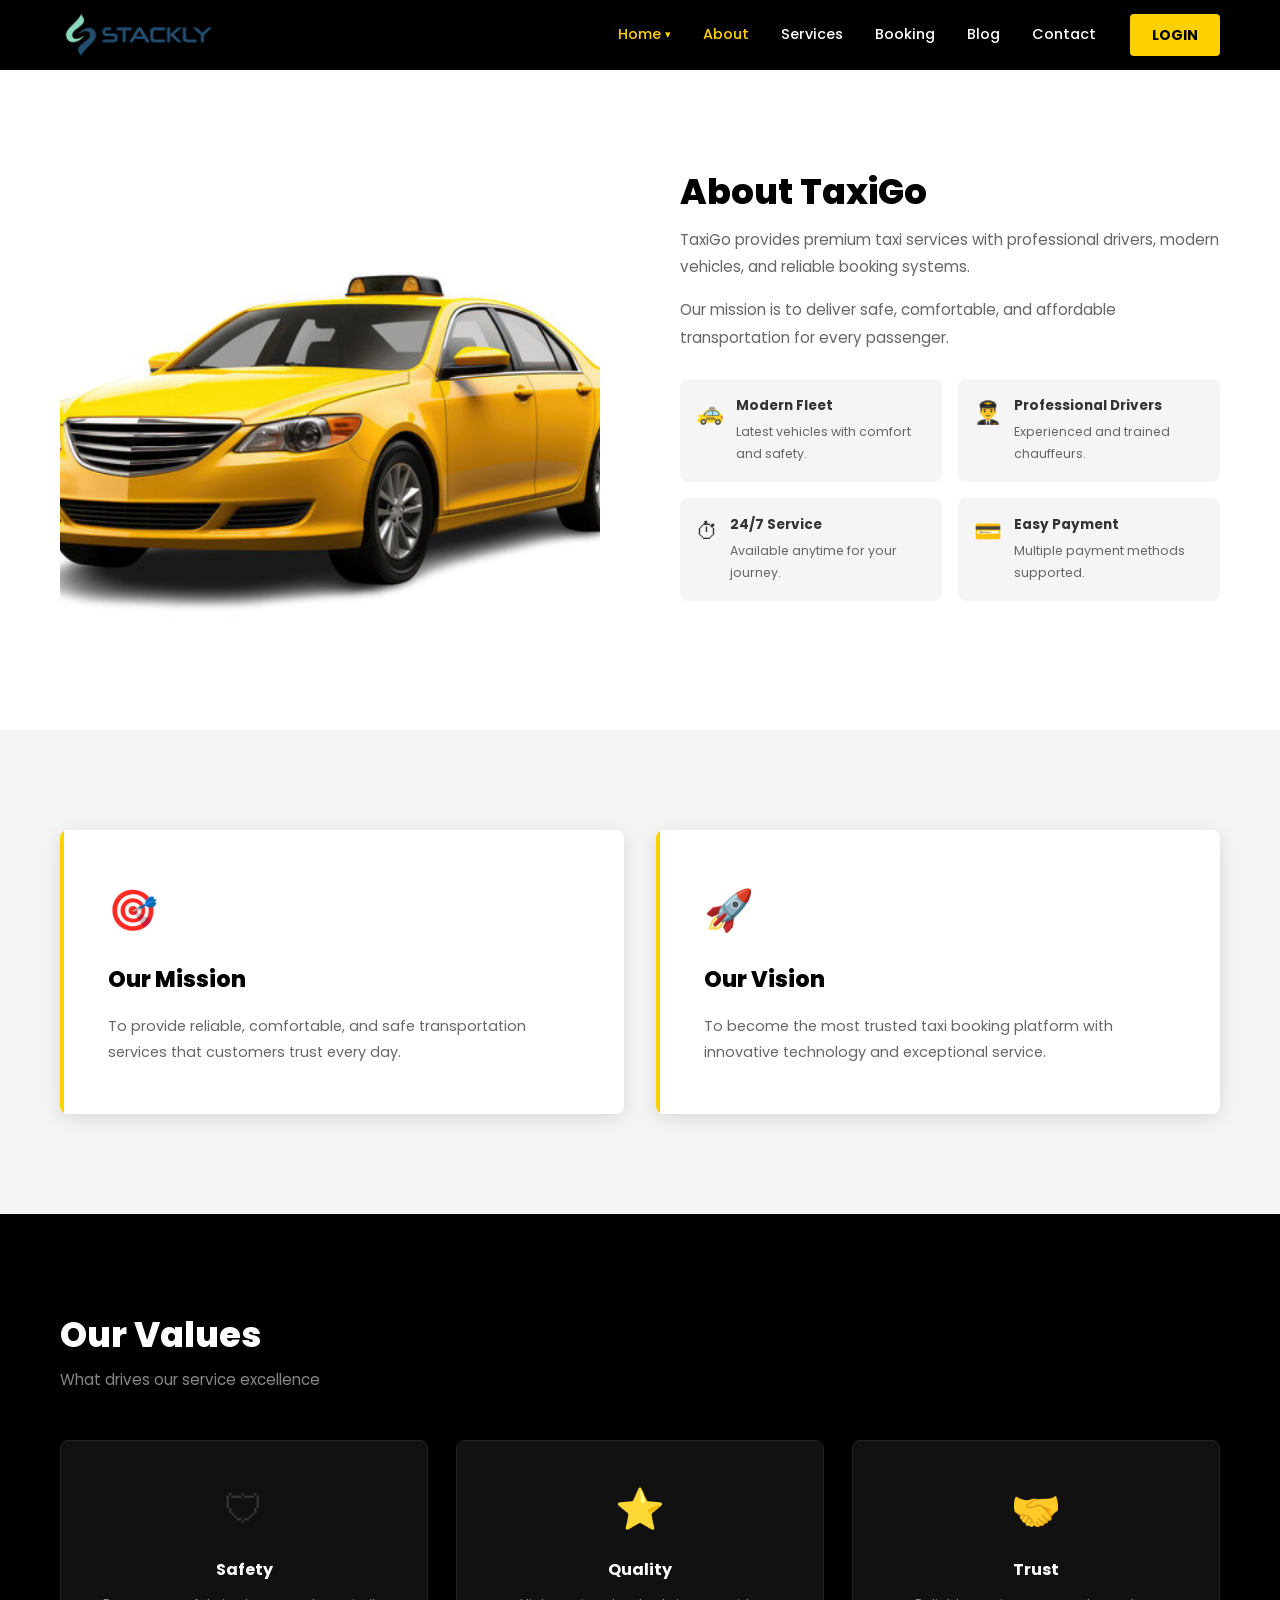
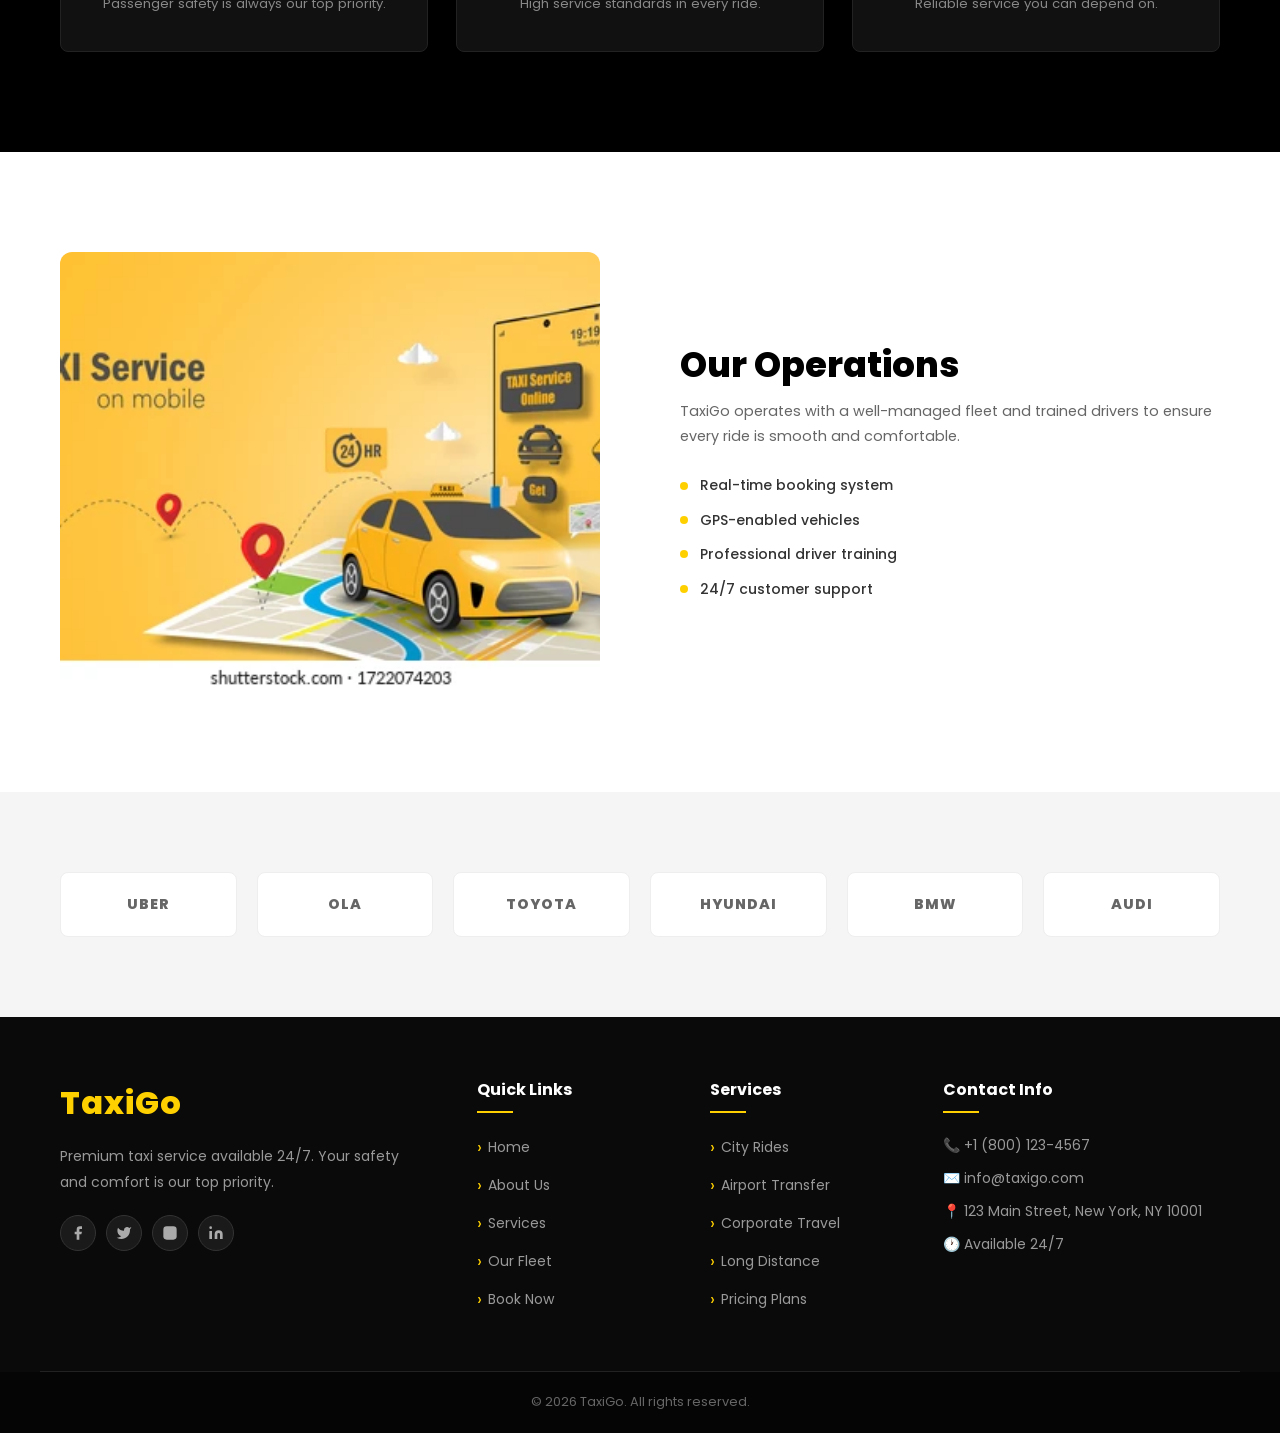
==== about.html @ 11ae8480 "first commit" ====
<!DOCTYPE html>
<html lang="en">
<head>
  <meta charset="UTF-8" />
  <meta name="viewport" content="width=device-width, initial-scale=1.0" />
  <title>TaxiGo - Your Ride, Your Way</title>
  <meta name="description" content="TaxiGo offers premium taxi services available 24/7. Book a ride in seconds — city rides, airport transfers, corporate travel and more." />
  <link rel="stylesheet" href="style.css" />
  <link rel="stylesheet" href="about.css" />
</head>
<body>

<!-- NAVBAR -->
<nav class="navbar" id="navbar">
  <div class="container nav-container">
    <a href="index.html" class="nav-logo">
      <img src="/assets/stack logo.png" alt="TaxiGo logo" />
    </a>
    <button class="hamburger" id="hamburger" aria-label="Menu">
      <span></span><span></span><span></span>
    </button>
    <div class="nav-menu" id="navMenu">
      <ul class="nav-list">
        <li class="nav-item has-dropdown">
          <a href="index.html" class="nav-link active">Home <span class="arrow">&#9662;</span></a>
          <div class="dropdown">
            <a href="index.html" class="dropdown-item" data-ocid="home.link">Home 1</a>
            <a href="home2.html" class="dropdown-item" data-ocid="home2.link">Home 2</a>
          </div>
        </li>
        <li class="nav-item"><a href="about.html" class="nav-link" data-ocid="about.link">About</a></li>
        <li class="nav-item"><a href="service.html" class="nav-link" data-ocid="services.link">Services</a></li>
        <li class="nav-item"><a href="booking.html" class="nav-link" data-ocid="booking.link">Booking</a></li>
        <li class="nav-item"><a href="blog.html" class="nav-link" data-ocid="blog.link">Blog</a></li>
        <li class="nav-item"><a href="contact.html" class="nav-link" data-ocid="contact.link">Contact</a></li>
      </ul>
      <a href="login.html" class="btn-book" data-ocid="nav.primary_button">LOGIN</a>
    </div>
  </div>
</nav>
<!-- COMPANY SECTION -->
<section class="company-section">
  <div class="container two-col">

    <img src="assets/company.jpg" alt="Company Image">

    <div class="about-content">
      <h2 class="section-title">About TaxiGo</h2>

      <p>
        TaxiGo provides premium taxi services with professional drivers,
        modern vehicles, and reliable booking systems.
      </p>

      <p>
        Our mission is to deliver safe, comfortable, and affordable
        transportation for every passenger.
      </p>

      <div class="about-highlights">

        <div class="highlight-item">
          <span class="highlight-icon">🚕</span>
          <div>
            <h4>Modern Fleet</h4>
            <p>Latest vehicles with comfort and safety.</p>
          </div>
        </div>

        <div class="highlight-item">
          <span class="highlight-icon">👨‍✈️</span>
          <div>
            <h4>Professional Drivers</h4>
            <p>Experienced and trained chauffeurs.</p>
          </div>
        </div>

        <div class="highlight-item">
          <span class="highlight-icon">⏱</span>
          <div>
            <h4>24/7 Service</h4>
            <p>Available anytime for your journey.</p>
          </div>
        </div>

        <div class="highlight-item">
          <span class="highlight-icon">💳</span>
          <div>
            <h4>Easy Payment</h4>
            <p>Multiple payment methods supported.</p>
          </div>
        </div>

      </div>
    </div>

  </div>
</section>


<!-- MISSION & VISION -->
<section class="mv-section">
  <div class="container mv-grid">

    <div class="mv-card">
      <span class="mv-icon">🎯</span>
      <h3>Our Mission</h3>
      <p>
        To provide reliable, comfortable, and safe transportation services
        that customers trust every day.
      </p>
    </div>

    <div class="mv-card">
      <span class="mv-icon">🚀</span>
      <h3>Our Vision</h3>
      <p>
        To become the most trusted taxi booking platform with innovative
        technology and exceptional service.
      </p>
    </div>

  </div>
</section>


<!-- VALUES -->
<section class="values-section">
  <div class="container">

    <h2 class="section-title">Our Values</h2>
    <p class="section-subtitle">What drives our service excellence</p>

    <div class="values-grid">

      <div class="value-card">
        <span class="value-icon">🛡</span>
        <h3>Safety</h3>
        <p>Passenger safety is always our top priority.</p>
      </div>

      <div class="value-card">
        <span class="value-icon">⭐</span>
        <h3>Quality</h3>
        <p>High service standards in every ride.</p>
      </div>

      <div class="value-card">
        <span class="value-icon">🤝</span>
        <h3>Trust</h3>
        <p>Reliable service you can depend on.</p>
      </div>

    </div>
  </div>
</section>


<!-- OPERATIONS -->
<section class="ops-section">
  <div class="container ops-grid">

    <img src="assets/exp.webp" alt="Operations">

    <div class="ops-content">
      <h2 class="section-title">Our Operations</h2>

      <p>
        TaxiGo operates with a well-managed fleet and trained drivers
        to ensure every ride is smooth and comfortable.
      </p>

      <div class="ops-features">

        <div class="ops-feature">Real-time booking system</div>
        <div class="ops-feature">GPS-enabled vehicles</div>
        <div class="ops-feature">Professional driver training</div>
        <div class="ops-feature">24/7 customer support</div>

      </div>
    </div>

  </div>
</section>


<!-- PARTNERS -->
<section class="partners-section">
  <div class="container partners-grid">

    <div class="partner-logo">UBER</div>
    <div class="partner-logo">OLA</div>
    <div class="partner-logo">TOYOTA</div>
    <div class="partner-logo">HYUNDAI</div>
    <div class="partner-logo">BMW</div>
    <div class="partner-logo">AUDI</div>

  </div>
</section>
<footer class="footer">
  <div class="container footer-grid">
    <div class="footer-col">
      <div class="footer-logo">TaxiGo</div>
      <p>Premium taxi service available 24/7. Your safety and comfort is our top priority.</p>
      <div class="social-links">
        <a href="404.html" class="social-link" aria-label="Facebook"><svg viewBox="0 0 24 24"><path d="M18 2h-3a5 5 0 0 0-5 5v3H7v4h3v8h4v-8h3l1-4h-4V7a1 1 0 0 1 1-1h3z"/></svg></a>
        <a href="404.html" class="social-link" aria-label="Twitter"><svg viewBox="0 0 24 24"><path d="M23 3a10.9 10.9 0 0 1-3.14 1.53 4.48 4.48 0 0 0-7.86 3v1A10.66 10.66 0 0 1 3 4s-4 9 5 13a11.64 11.64 0 0 1-7 2c9 5 20 0 20-11.5a4.5 4.5 0 0 0-.08-.83A7.72 7.72 0 0 0 23 3z"/></svg></a>
        <a href="404.html" class="social-link" aria-label="Instagram"><svg viewBox="0 0 24 24"><rect x="2" y="2" width="20" height="20" rx="5" ry="5"/><path d="M16 11.37A4 4 0 1 1 12.63 8 4 4 0 0 1 16 11.37z"/><line x1="17.5" y1="6.5" x2="17.51" y2="6.5"/></svg></a>
        <a href="404.html" class="social-link" aria-label="LinkedIn"><svg viewBox="0 0 24 24"><path d="M16 8a6 6 0 0 1 6 6v7h-4v-7a2 2 0 0 0-2-2 2 2 0 0 0-2 2v7h-4v-7a6 6 0 0 1 6-6zM2 9h4v12H2z"/><circle cx="4" cy="4" r="2"/></svg></a>
      </div>
    </div>
    <div class="footer-col">
      <h4>Quick Links</h4>
      <ul>
        <li><a href="index.html">Home</a></li>
        <li><a href="about.html">About Us</a></li>
        <li><a href="services.html">Services</a></li>
        <li><a href="blog.html">Our Fleet</a></li>
        <li><a href="booking.html">Book Now</a></li>
      </ul>
    </div>
    <div class="footer-col">
      <h4>Services</h4>
      <ul>
        <li><a href="services.html">City Rides</a></li>
        <li><a href="services.html">Airport Transfer</a></li>
        <li><a href="services.html">Corporate Travel</a></li>
        <li><a href="services.html">Long Distance</a></li>
        <li><a href="pricing.html">Pricing Plans</a></li>
      </ul>
    </div>
    <div class="footer-col">
      <h4>Contact Info</h4>
      <p>&#128222; +1 (800) 123-4567</p>
      <p>&#9993;&#65039; info@taxigo.com</p>
      <p>&#128205; 123 Main Street, New York, NY 10001</p>
      <p>&#128336; Available 24/7</p>
    </div>
  </div>
  <div class="footer-bottom">
    <p>&copy; 2026 TaxiGo. All rights reserved. 
  </div>
</footer>

<script src="main.js"></script>
</body>
</html>
---- style.css ----
@import url('https://fonts.googleapis.com/css2?family=Poppins:wght@300;400;500;600;700;800;900&display=swap');

:root {
  --yellow: #FFD000;
  --black: #000000;
  --white: #FFFFFF;
  --dark: #1a1a1a;
  --gray: #f5f5f5;
  --text: #333333;
  --text-light: #666666;
  --transition: all 0.3s ease;
  --shadow: 0 4px 20px rgba(0,0,0,0.12);
  --radius: 8px;
}

* { margin: 0; padding: 0; box-sizing: border-box; }

body {
  font-family: 'Poppins', sans-serif;
  color: var(--text);
  line-height: 1.6;
}

.container {
  max-width: 1200px;
  margin: 0 auto;
  padding: 0 20px;
}

/* ===== NAVBAR ===== */
.navbar {
  position: sticky;
  top: 0;
  background: #000;
  z-index: 1000;
  transition: var(--transition);
  padding: 0;
}

.navbar.scrolled {
  box-shadow: 0 2px 20px rgba(255,208,0,0.2);
}

.nav-container {
  display: flex;
  align-items: center;
  justify-content: space-between;
  height: 70px;
}

.nav-logo {
  display: flex;
  align-items: center;
  gap: 10px;
  text-decoration: none;
  color: var(--yellow);
  font-size: 1.6rem;
  font-weight: 800;
  letter-spacing: 1px;
}

.nav-logo svg {
  width: 32px;
  height: 32px;
  fill: var(--yellow);
}

.nav-menu {
  display: flex;
  align-items: center;
  gap: 8px;
}

.nav-list {
  display: flex;
  list-style: none;
  align-items: center;
  gap: 4px;
}

.nav-item {
  position: relative;
}

.nav-link {
  color: #fff;
  text-decoration: none;
  font-size: 0.9rem;
  font-weight: 500;
  padding: 8px 14px;
  border-radius: 4px;
  transition: var(--transition);
  display: flex;
  align-items: center;
  gap: 4px;
  white-space: nowrap;
}

.nav-link:hover,
.nav-link.active {
  color: var(--yellow);
}

.arrow {
  font-size: 0.7rem;
  transition: transform 0.3s ease;
  display: inline-block;
}

.has-dropdown:hover .arrow {
  transform: rotate(180deg);
}

/* Dropdown */
.dropdown {
  position: absolute;
  top: 100%;
  left: 0;
  background: #111;
  min-width: 160px;
  border-top: 2px solid var(--yellow);
  max-height: 0;
  overflow: hidden;
  transition: max-height 0.35s cubic-bezier(0.4,0,0.2,1), opacity 0.3s ease;
  opacity: 0;
  border-radius: 0 0 8px 8px;
  box-shadow: 0 8px 25px rgba(0,0,0,0.4);
}

.has-dropdown:hover .dropdown {
  max-height: 200px;
  opacity: 1;
}

.dropdown-item {
  display: block;
  padding: 12px 20px;
  color: #ccc;
  text-decoration: none;
  font-size: 0.875rem;
  transition: var(--transition);
  border-bottom: 1px solid #222;
}

.dropdown-item:hover {
  color: var(--yellow);
  background: #1a1a1a;
  padding-left: 26px;
}

.dropdown-item:last-child {
  border-bottom: none;
}

/* Book Now button */
.btn-book {
  background: var(--yellow);
  color: var(--black);
  padding: 10px 22px;
  border-radius: 4px;
  font-weight: 700;
  font-size: 0.875rem;
  text-decoration: none;
  transition: var(--transition);
  display: inline-flex;
  align-items: center;
  gap: 6px;
  margin-left: 12px;
  white-space: nowrap;
}

.btn-book:hover {
  transform: translateY(-2px);
  box-shadow: 0 6px 20px rgba(255,208,0,0.5);
  background: #ffdc33;
}

/* Hamburger */
.hamburger {
  display: none;
  flex-direction: column;
  gap: 5px;
  background: none;
  border: none;
  cursor: pointer;
  padding: 8px;
  z-index: 1001;
}

.hamburger span {
  display: block;
  width: 26px;
  height: 2px;
  background: #fff;
  border-radius: 2px;
  transition: var(--transition);
  transform-origin: center;
}

.hamburger.active span:nth-child(1) {
  transform: translateY(7px) rotate(45deg);
}

.hamburger.active span:nth-child(2) {
  opacity: 0;
  transform: scaleX(0);
}

.hamburger.active span:nth-child(3) {
  transform: translateY(-7px) rotate(-45deg);
}

/* ===== GLOBAL BUTTONS ===== */
.btn-primary {
  background: var(--yellow);
  color: var(--black);
  padding: 14px 32px;
  border-radius: 4px;
  font-weight: 700;
  font-size: 0.95rem;
  border: none;
  cursor: pointer;
  transition: var(--transition);
  text-decoration: none;
  display: inline-block;
  font-family: 'Poppins', sans-serif;
}

.btn-primary:hover {
  transform: translateY(-2px);
  box-shadow: 0 8px 25px rgba(255,208,0,0.4);
  background: #ffdc33;
}

.btn-outline {
  background: transparent;
  color: var(--yellow);
  border: 2px solid var(--yellow);
  padding: 12px 30px;
  border-radius: 4px;
  font-weight: 700;
  font-size: 0.95rem;
  cursor: pointer;
  transition: var(--transition);
  text-decoration: none;
  display: inline-block;
  font-family: 'Poppins', sans-serif;
}

.btn-outline:hover {
  background: var(--yellow);
  color: var(--black);
  transform: translateY(-2px);
}

.btn-dark {
  background: var(--black);
  color: var(--yellow);
  border: 2px solid var(--black);
  padding: 12px 30px;
  border-radius: 4px;
  font-weight: 700;
  font-size: 0.95rem;
  cursor: pointer;
  transition: var(--transition);
  text-decoration: none;
  display: inline-block;
  font-family: 'Poppins', sans-serif;
}

.btn-dark:hover {
  background: transparent;
  color: var(--black);
  border-color: var(--black);
  transform: translateY(-2px);
}

/* ===== REVEAL ANIMATIONS ===== */
.reveal {
  opacity: 0;
  transform: translateY(30px);
  transition: opacity 0.6s ease, transform 0.6s ease;
}

.reveal.visible {
  opacity: 1;
  transform: translateY(0);
}

.reveal-delay-1 { transition-delay: 0.1s; }
.reveal-delay-2 { transition-delay: 0.2s; }
.reveal-delay-3 { transition-delay: 0.3s; }
.reveal-delay-4 { transition-delay: 0.4s; }
.reveal-delay-5 { transition-delay: 0.5s; }
.reveal-delay-6 { transition-delay: 0.6s; }

.reveal-left {
  opacity: 0;
  transform: translateX(-40px);
  transition: opacity 0.6s ease, transform 0.6s ease;
}
.reveal-left.visible {
  opacity: 1;
  transform: translateX(0);
}

.reveal-right {
  opacity: 0;
  transform: translateX(40px);
  transition: opacity 0.6s ease, transform 0.6s ease;
}
.reveal-right.visible {
  opacity: 1;
  transform: translateX(0);
}

/* ===== SECTION TITLE ===== */
.section-title {
  font-size: 2.2rem;
  font-weight: 800;
  color: var(--black);
  line-height: 1.2;
  margin-bottom: 12px;
}

.section-title span {
  color: var(--yellow);
}

.section-subtitle {
  font-size: 0.95rem;
  color: var(--text-light);
  max-width: 560px;
  margin-bottom: 48px;
}

.section-head {
  text-align: center;
  margin-bottom: 48px;
}

.section-label {
  display: inline-block;
  background: var(--yellow);
  color: var(--black);
  font-size: 0.75rem;
  font-weight: 700;
  letter-spacing: 2px;
  text-transform: uppercase;
  padding: 4px 14px;
  border-radius: 2px;
  margin-bottom: 12px;
}

/* ===== CARD ===== */
.card {
  background: #fff;
  border-radius: var(--radius);
  box-shadow: var(--shadow);
  overflow: hidden;
  transition: var(--transition);
}

.card:hover {
  transform: translateY(-8px);
  box-shadow: 0 20px 40px rgba(0,0,0,0.15);
}

/* ===== HERO COMMON ===== */
.page-hero {
  position: relative;
  height: 380px;
  background: #111;
  display: flex;
  align-items: center;
  justify-content: center;
  text-align: center;
  overflow: hidden;
}

.page-hero::before {
  content: '';
  position: absolute;
  inset: 0;
  background: linear-gradient(135deg, rgba(0,0,0,0.85) 0%, rgba(0,0,0,0.6) 100%);
  z-index: 1;
}

.page-hero-content {
  position: relative;
  z-index: 2;
}

.page-hero h1 {
  font-size: 3rem;
  font-weight: 800;
  color: #fff;
  margin-bottom: 12px;
}

.page-hero h1 span {
  color: var(--yellow);
}

.breadcrumb {
  display: flex;
  align-items: center;
  gap: 8px;
  justify-content: center;
  font-size: 0.9rem;
  color: #aaa;
}

.breadcrumb a {
  color: var(--yellow);
  text-decoration: none;
}

.breadcrumb a:hover {
  text-decoration: underline;
}

.breadcrumb span {
  color: #666;
}

/* ===== FOOTER ===== */
.footer {
  background: #0a0a0a;
  color: #ccc;
  padding: 60px 0 0;
}

.footer-grid {
  display: grid;
  grid-template-columns: 2fr 1fr 1fr 1.5fr;
  gap: 48px;
  padding-bottom: 48px;
  border-bottom: 1px solid #222;
}

.footer-logo {
  font-size: 2rem;
  font-weight: 800;
  color: var(--yellow);
  margin-bottom: 16px;
  letter-spacing: 1px;
}

.footer-col p {
  font-size: 0.875rem;
  line-height: 1.8;
  color: #999;
  margin-bottom: 8px;
}

.footer-col h4 {
  font-size: 1rem;
  font-weight: 700;
  color: #fff;
  margin-bottom: 20px;
  position: relative;
  padding-bottom: 10px;
}

.footer-col h4::after {
  content: '';
  position: absolute;
  bottom: 0;
  left: 0;
  width: 36px;
  height: 2px;
  background: var(--yellow);
}

.footer-col ul {
  list-style: none;
}

.footer-col ul li {
  margin-bottom: 10px;
}

.footer-col ul li a {
  color: #999;
  text-decoration: none;
  font-size: 0.875rem;
  transition: var(--transition);
  display: flex;
  align-items: center;
  gap: 6px;
}

.footer-col ul li a::before {
  content: '›';
  color: var(--yellow);
  font-size: 1.1rem;
}

.footer-col ul li a:hover {
  color: var(--yellow);
  padding-left: 6px;
}

.social-links {
  display: flex;
  gap: 10px;
  margin-top: 20px;
}

.social-link {
  width: 36px;
  height: 36px;
  background: #1a1a1a;
  border-radius: 50%;
  display: flex;
  align-items: center;
  justify-content: center;
  transition: var(--transition);
  text-decoration: none;
  border: 1px solid #333;
}

.social-link:hover {
  background: var(--yellow);
  border-color: var(--yellow);
  transform: translateY(-3px);
}

.social-link svg {
  width: 16px;
  height: 16px;
  fill: #aaa;
  transition: var(--transition);
}

.social-link:hover svg {
  fill: #000;
}

.footer-bottom {
  text-align: center;
  padding: 20px;
  background: #050505;
  font-size: 0.8rem;
  color: #666;
}

/* ===== STARS ===== */
.stars {
  color: var(--yellow);
  font-size: 1rem;
  letter-spacing: 2px;
}

/* ===== TESTIMONIAL ===== */
.testimonial-card {
  background: #fff;
  border-radius: var(--radius);
  padding: 28px;
  box-shadow: var(--shadow);
  transition: var(--transition);
  position: relative;
  border-top: 3px solid var(--yellow);
}

.testimonial-card:hover {
  transform: translateY(-6px);
  box-shadow: 0 20px 40px rgba(0,0,0,0.12);
}

.testimonial-quote {
  font-size: 2.5rem;
  color: var(--yellow);
  line-height: 1;
  margin-bottom: 8px;
  font-family: Georgia, serif;
}

.testimonial-text {
  color: var(--text-light);
  font-size: 0.9rem;
  line-height: 1.7;
  margin-bottom: 20px;
  font-style: italic;
}

.testimonial-author {
  display: flex;
  align-items: center;
  gap: 12px;
}

.author-avatar {
  width: 48px;
  height: 48px;
  border-radius: 50%;
  background: var(--yellow);
  display: flex;
  align-items: center;
  justify-content: center;
  font-weight: 800;
  font-size: 1.1rem;
  color: #000;
  flex-shrink: 0;
}

.author-info h5 {
  font-size: 0.9rem;
  font-weight: 700;
  color: var(--black);
}

.author-info span {
  font-size: 0.75rem;
  color: var(--text-light);
}

/* ===== CTA SECTION ===== */
.cta-section {
  background: var(--yellow);
  padding: 80px 0;
  text-align: center;
}

.cta-section h2 {
  font-size: 2.5rem;
  font-weight: 800;
  color: var(--black);
  margin-bottom: 16px;
}

.cta-section p {
  font-size: 1.1rem;
  color: #333;
  margin-bottom: 32px;
}

.cta-phone {
  font-size: 2rem;
  font-weight: 800;
  color: var(--black);
  margin-bottom: 32px;
  display: block;
}

/* ===== STATS ===== */
.stats-section {
  background: var(--black);
  padding: 80px 0;
}

.stats-grid {
  display: grid;
  grid-template-columns: repeat(4, 1fr);
  gap: 40px;
  text-align: center;
}

.stat-item .stat-num {
  font-size: 3rem;
  font-weight: 900;
  color: var(--yellow);
  line-height: 1;
  margin-bottom: 8px;
}

.stat-item .stat-label {
  font-size: 0.9rem;
  color: #aaa;
  text-transform: uppercase;
  letter-spacing: 1px;
}

/* ===== MOBILE NAVBAR ===== */
@media (max-width: 900px) {
  .hamburger { display: flex; }

  .nav-menu {
    position: fixed;
    top: 70px;
    right: 0;
    left: 0;
    background: #000;
    flex-direction: column;
    align-items: flex-start;
    padding: 20px;
    gap: 0;
    max-height: 0;
    overflow: hidden;
    transition: max-height 0.4s cubic-bezier(0.4,0,0.2,1);
    border-top: 2px solid var(--yellow);
    box-shadow: 0 10px 30px rgba(0,0,0,0.5);
  }

  .nav-menu.open {
    max-height: 600px;
  }

  .nav-list {
    flex-direction: column;
    width: 100%;
    gap: 0;
  }

  .nav-item {
    width: 100%;
    border-bottom: 1px solid #1a1a1a;
  }

  .nav-link {
    padding: 14px 10px;
    width: 100%;
    justify-content: space-between;
  }

  .dropdown {
    position: static;
    max-height: 0;
    border-top: none;
    border-left: 3px solid var(--yellow);
    margin-left: 20px;
    border-radius: 0;
    box-shadow: none;
    background: #0a0a0a;
  }

  .has-dropdown.open .dropdown {
    max-height: 200px;
    opacity: 1;
  }

  .has-dropdown:hover .dropdown {
    max-height: 0;
    opacity: 0;
  }

  .has-dropdown.open .arrow {
    transform: rotate(180deg);
  }

  .btn-book {
    margin: 16px 0 8px;
    width: 100%;
    justify-content: center;
  }

  .section-title { font-size: 1.7rem; }

  .footer-grid {
    grid-template-columns: 1fr 1fr;
    gap: 32px;
  }

  .stats-grid {
    grid-template-columns: repeat(2, 1fr);
  }
}

@media (max-width: 480px) {
  .footer-grid {
    grid-template-columns: 1fr;
  }

  .page-hero h1 { font-size: 2rem; }
}
/* NAVBAR LOGO */

.nav-logo{
display:flex;
align-items:center;
text-decoration:none;
}

.nav-logo img{
height:55px;
width:auto;
display:block;
object-fit:contain;
}


/* Desktop */
@media (min-width:1200px){
.nav-logo img{
height:65px;
}
}


/* Tablet */
@media (max-width:1024px){
.nav-logo img{
height:50px;
}
}


/* Mobile */
@media (max-width:768px){
.nav-logo img{
height:42px;
}
}


/* Small mobile */
@media (max-width:480px){
.nav-logo img{
height:36px;
}
}
---- about.css ----
/* ===== ABOUT PAGE ===== */

.company-section {
  padding: 100px 0;
  background: #fff;
}

.two-col {
  display: grid;
  grid-template-columns: 1fr 1fr;
  gap: 80px;
  align-items: center;
}

.two-col img {
  width: 100%;
  height: 460px;
  object-fit: cover;
  border-radius: 12px;
  display: block;
}

.about-content p {
  font-size: 0.95rem;
  color: var(--text-light);
  line-height: 1.8;
  margin-bottom: 16px;
}

.about-highlights {
  display: grid;
  grid-template-columns: 1fr 1fr;
  gap: 16px;
  margin: 28px 0;
}

.highlight-item {
  display: flex;
  align-items: flex-start;
  gap: 12px;
  padding: 16px;
  background: var(--gray);
  border-radius: var(--radius);
}

.highlight-icon {
  font-size: 1.4rem;
  flex-shrink: 0;
}

.highlight-item h4 {
  font-size: 0.85rem;
  font-weight: 700;
  margin-bottom: 4px;
}

.highlight-item p {
  font-size: 0.78rem;
  color: var(--text-light);
  margin: 0;
}

/* MISSION VISION */
.mv-section {
  padding: 100px 0;
  background: var(--gray);
}

.mv-grid {
  display: grid;
  grid-template-columns: 1fr 1fr;
  gap: 32px;
}

.mv-card {
  background: #fff;
  border-radius: var(--radius);
  padding: 48px;
  box-shadow: var(--shadow);
  position: relative;
  overflow: hidden;
  transition: var(--transition);
}

.mv-card:hover {
  transform: translateY(-6px);
  box-shadow: 0 20px 40px rgba(0,0,0,0.12);
}

.mv-card::before {
  content: '';
  position: absolute;
  top: 0; left: 0;
  width: 4px; height: 100%;
  background: var(--yellow);
}

.mv-icon {
  font-size: 2.5rem;
  margin-bottom: 20px;
  display: block;
}

.mv-card h3 {
  font-size: 1.4rem;
  font-weight: 800;
  margin-bottom: 16px;
  color: var(--black);
}

.mv-card p {
  font-size: 0.9rem;
  color: var(--text-light);
  line-height: 1.8;
}

/* VALUES */
.values-section {
  padding: 100px 0;
  background: var(--black);
}

.values-section .section-title { color: #fff; }
.values-section .section-subtitle { color: #888; }

.values-grid {
  display: grid;
  grid-template-columns: repeat(3, 1fr);
  gap: 28px;
}

.value-card {
  background: #111;
  border: 1px solid #222;
  border-radius: var(--radius);
  padding: 36px 28px;
  text-align: center;
  transition: var(--transition);
}

.value-card:hover {
  border-color: var(--yellow);
  background: #1a1a1a;
  transform: translateY(-6px);
}

.value-icon {
  font-size: 2.5rem;
  margin-bottom: 16px;
  display: block;
}

.value-card h3 {
  font-size: 1rem;
  font-weight: 700;
  color: #fff;
  margin-bottom: 10px;
}

.value-card p {
  font-size: 0.82rem;
  color: #888;
  line-height: 1.7;
}

/* OPERATIONS */
.ops-section {
  padding: 100px 0;
  background: #fff;
}

.ops-grid {
  display: grid;
  grid-template-columns: 1fr 1fr;
  gap: 80px;
  align-items: center;
}

.ops-grid img {
  width: 100%;
  height: 440px;
  object-fit: cover;
  border-radius: 12px;
}

.ops-content p {
  font-size: 0.9rem;
  color: var(--text-light);
  line-height: 1.8;
  margin-bottom: 16px;
}

.ops-features {
  margin-top: 24px;
  display: flex;
  flex-direction: column;
  gap: 12px;
}

.ops-feature {
  display: flex;
  align-items: center;
  gap: 12px;
  font-size: 0.875rem;
  color: var(--text);
  font-weight: 500;
}

.ops-feature::before {
  content: '';
  width: 8px;
  height: 8px;
  background: var(--yellow);
  border-radius: 50%;
  flex-shrink: 0;
}

/* PARTNERS */
.partners-section {
  padding: 80px 0;
  background: var(--gray);
}

.partners-grid {
  display: grid;
  grid-template-columns: repeat(6, 1fr);
  gap: 20px;
  align-items: center;
}

.partner-logo {
  background: #fff;
  border-radius: var(--radius);
  padding: 20px;
  text-align: center;
  font-weight: 800;
  font-size: 0.9rem;
  color: var(--text-light);
  letter-spacing: 1px;
  border: 1px solid #eee;
  transition: var(--transition);
}

.partner-logo:hover {
  border-color: var(--yellow);
  color: var(--black);
  transform: scale(1.04);
}

@media (max-width: 1024px) {
  .two-col,
  .ops-grid { grid-template-columns: 1fr; gap: 40px; }
  .two-col img,
  .ops-grid img { height: 350px; }
  .values-grid { grid-template-columns: repeat(2, 1fr); }
  .partners-grid { grid-template-columns: repeat(3, 1fr); }
}

@media (max-width: 768px) {
  .mv-grid { grid-template-columns: 1fr; }
  .about-highlights { grid-template-columns: 1fr; }
  .values-grid { grid-template-columns: 1fr; }
  .partners-grid { grid-template-columns: repeat(2, 1fr); }
}
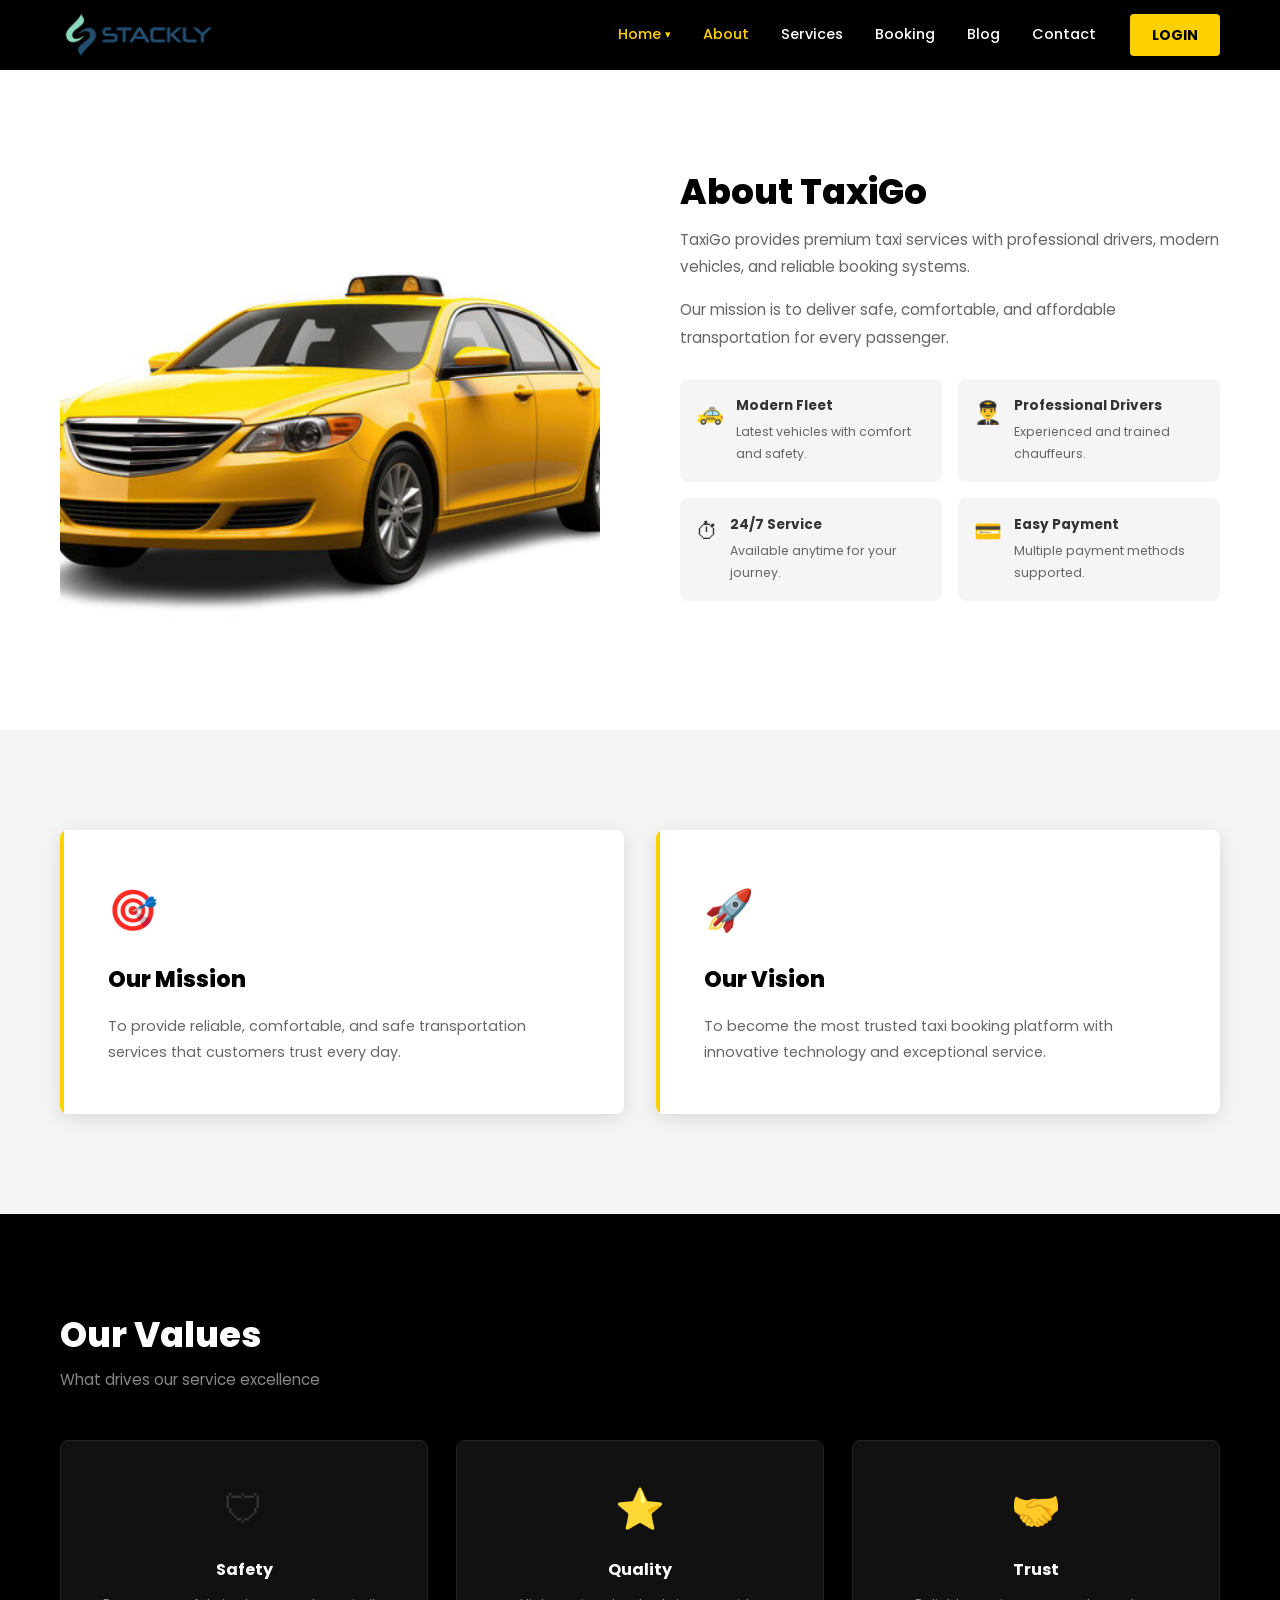
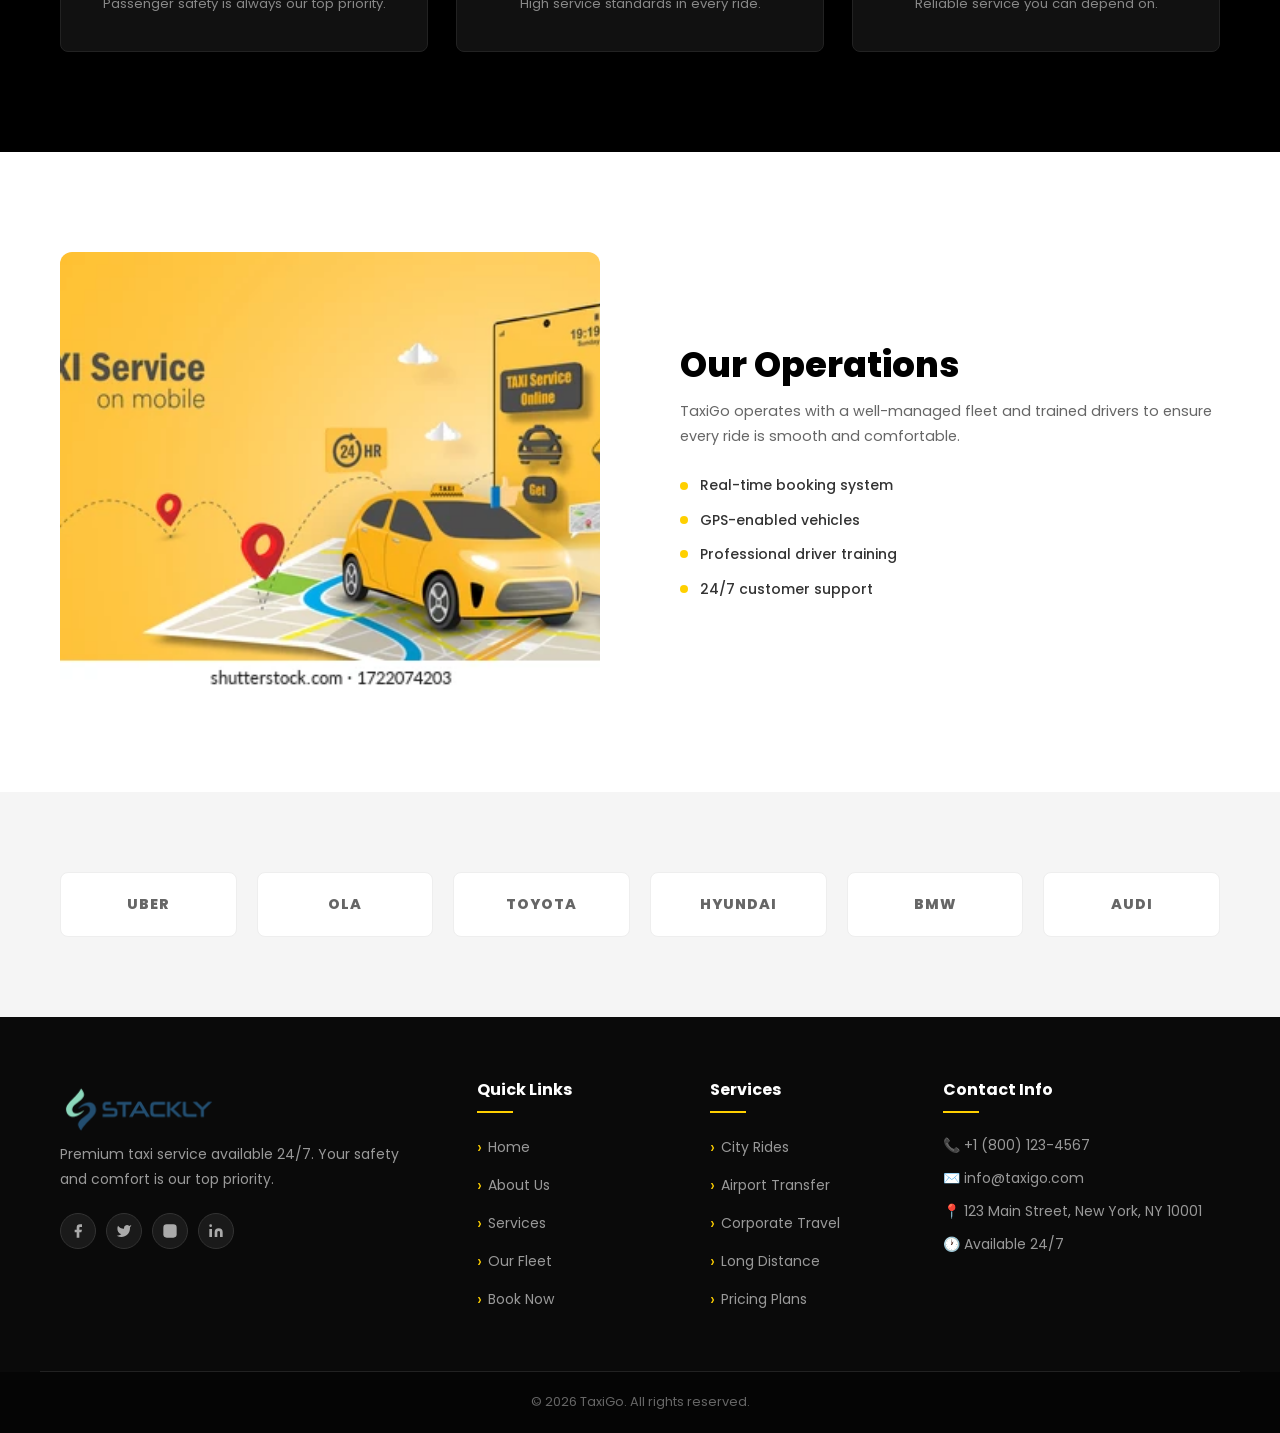
==== commit 38ea095f: "fff" ====
--- a/about.html
+++ b/about.html
@@ -14,7 +14,7 @@
 <nav class="navbar" id="navbar">
   <div class="container nav-container">
     <a href="index.html" class="nav-logo">
-      <img src="/assets/stack logo.png" alt="TaxiGo logo" />
+      <img src="assets/stack logo.png" alt="TaxiGo logo" />
     </a>
     <button class="hamburger" id="hamburger" aria-label="Menu">
       <span></span><span></span><span></span>
@@ -200,7 +200,9 @@
 <footer class="footer">
   <div class="container footer-grid">
     <div class="footer-col">
-      <div class="footer-logo">TaxiGo</div>
+<a href="index.html" class="nav-logo">
+      <img src="assets/stack logo.png" alt="TaxiGo logo" />
+    </a>
       <p>Premium taxi service available 24/7. Your safety and comfort is our top priority.</p>
       <div class="social-links">
         <a href="404.html" class="social-link" aria-label="Facebook"><svg viewBox="0 0 24 24"><path d="M18 2h-3a5 5 0 0 0-5 5v3H7v4h3v8h4v-8h3l1-4h-4V7a1 1 0 0 1 1-1h3z"/></svg></a>
